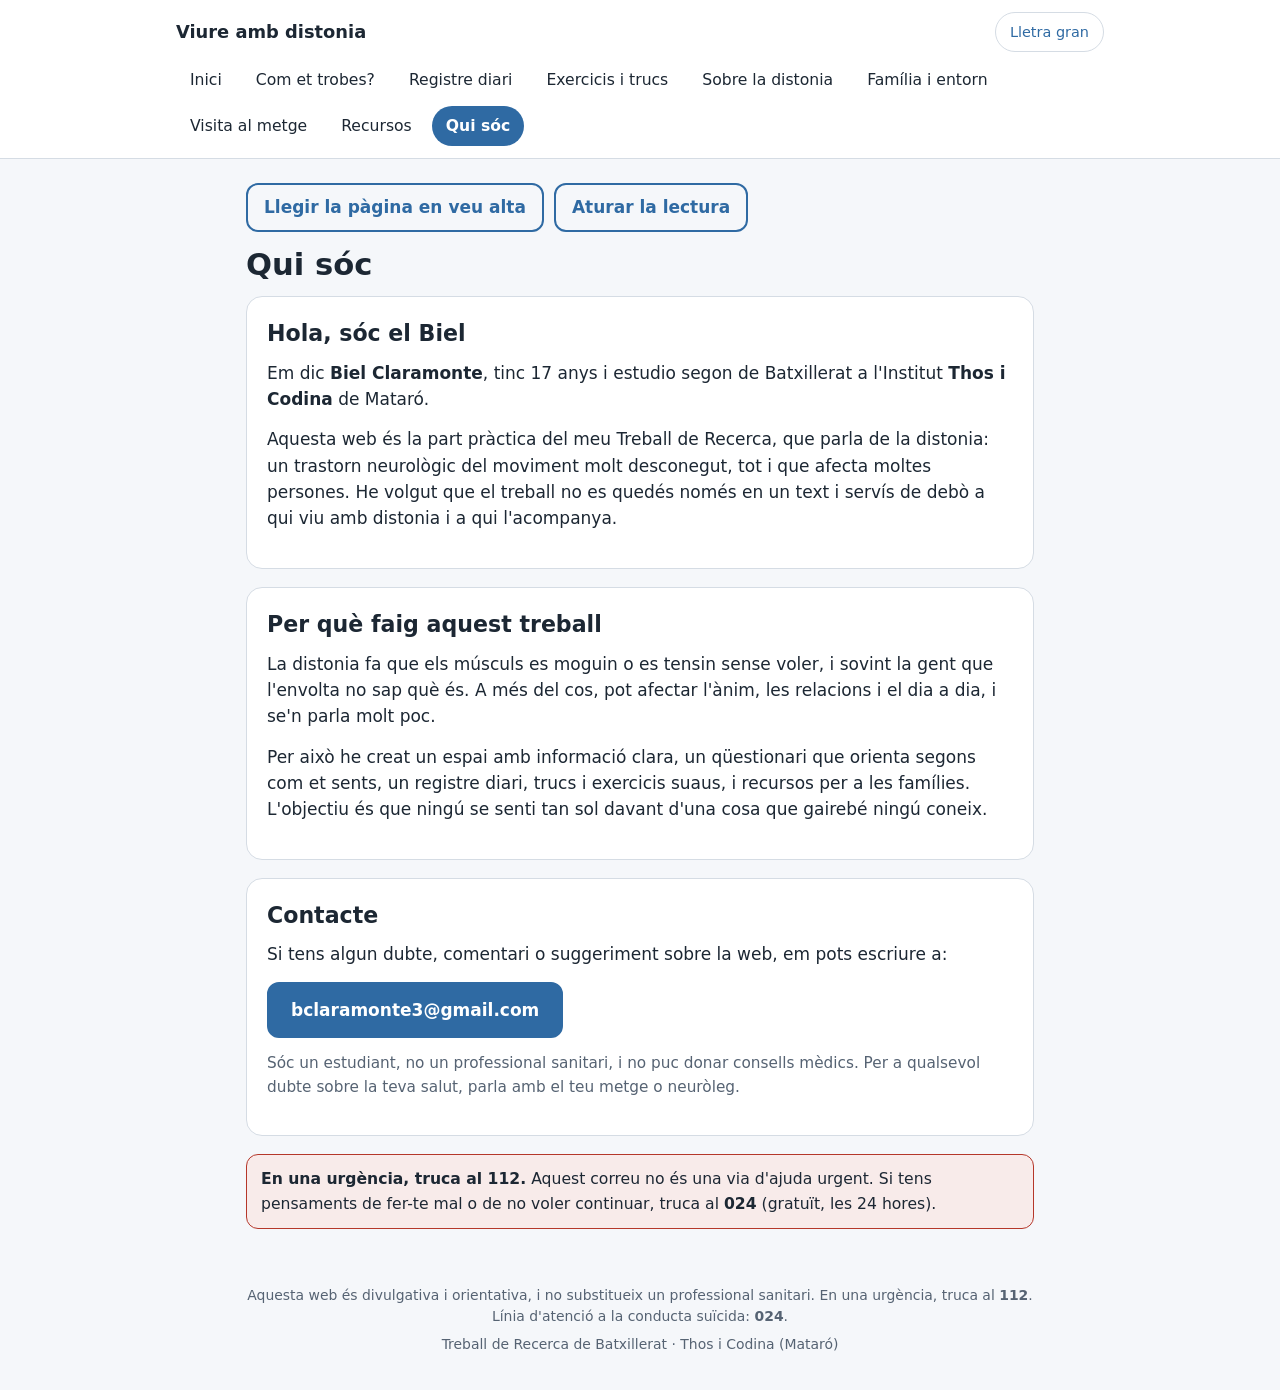
==== autor.html @ 95a94383 "Add files via upload" ====
<!DOCTYPE html>
<html lang="ca">
<head>
  <meta charset="utf-8">
  <meta name="viewport" content="width=device-width, initial-scale=1">
  <title>Qui sóc · Viure amb distonia</title>
  <link rel="stylesheet" href="style.css">
</head>
<body data-llegir>
  <div id="capcalera"></div>

  <main id="contingut">
    <h1>Qui sóc</h1>

    <section class="card">
      <h2>Hola, sóc el Biel</h2>
      <p>Em dic <strong>Biel Claramonte</strong>, tinc 17 anys i estudio segon de Batxillerat a l'Institut <strong>Thos i Codina</strong> de Mataró.</p>
      <p>Aquesta web és la part pràctica del meu Treball de Recerca, que parla de la distonia: un trastorn neurològic del moviment molt desconegut, tot i que afecta moltes persones. He volgut que el treball no es quedés només en un text i servís de debò a qui viu amb distonia i a qui l'acompanya.</p>
    </section>

    <section class="card">
      <h2>Per què faig aquest treball</h2>
      <p>La distonia fa que els músculs es moguin o es tensin sense voler, i sovint la gent que l'envolta no sap què és. A més del cos, pot afectar l'ànim, les relacions i el dia a dia, i se'n parla molt poc.</p>
      <p>Per això he creat un espai amb informació clara, un qüestionari que orienta segons com et sents, un registre diari, trucs i exercicis suaus, i recursos per a les famílies. L'objectiu és que ningú se senti tan sol davant d'una cosa que gairebé ningú coneix.</p>
    </section>

    <section class="card">
      <h2>Contacte</h2>
      <p>Si tens algun dubte, comentari o suggeriment sobre la web, em pots escriure a:</p>
      <p><a class="btn" href="mailto:bclaramonte3@gmail.com">bclaramonte3@gmail.com</a></p>
      <p class="muted">Sóc un estudiant, no un professional sanitari, i no puc donar consells mèdics. Per a qualsevol dubte sobre la teva salut, parla amb el teu metge o neuròleg.</p>
    </section>

    <div class="avis urgent">
      <strong>En una urgència, truca al 112.</strong> Aquest correu no és una via d'ajuda urgent. Si tens pensaments de fer-te mal o de no voler continuar, truca al <strong>024</strong> (gratuït, les 24 hores).
    </div>
  </main>

  <div id="peu"></div>
  <script src="common.js"></script>
  <script src="veu.js"></script>
</body>
</html>
---- style.css ----
/* ============================================================
   ESTIL COMÚ DE LA WEB
   Pensat per ser fàcil de llegir i de prémer (botons grans),
   amb mode fosc automàtic i un botó de "lletra gran".
   ============================================================ */
:root {
  --bg: #f5f7fa; --card: #ffffff; --text: #1c2733; --muted: #566373;
  --accent: #2f6aa3; --accent-soft: #e5eef8; --on-accent: #ffffff; --border: #d5dce4;
  --neutre: #2f8660; --fisic: #2f6aa3; --emocional: #7d52a8;
  --social: #b86d1c; --info: #23828f; --urgent: #b5372a;
  --radius: 16px;
}
@media (prefers-color-scheme: dark) {
  :root {
    --bg: #13171c; --card: #1c2229; --text: #e9edf1; --muted: #a0abb7;
    --accent: #7fb0e6; --accent-soft: #263341; --on-accent: #0e1318; --border: #323b45;
    --neutre: #6fcf9f; --fisic: #7fb0e6; --emocional: #c4a0e8;
    --social: #e8a95c; --info: #6fcbd8; --urgent: #ff8a7a;
  }
}
* { box-sizing: border-box; }
html { font-size: 17px; }
html.gran { font-size: 21px; }
body {
  margin: 0; background: var(--bg); color: var(--text);
  font-family: system-ui, -apple-system, "Segoe UI", Roboto, sans-serif;
  line-height: 1.55; min-height: 100vh; display: flex; flex-direction: column;
}
a { color: var(--accent); }
h1 { font-size: 1.8rem; line-height: 1.25; margin: 0 0 12px; }
h2 { font-size: 1.3rem; line-height: 1.3; margin: 0 0 12px; }
h3 { font-size: 1.1rem; margin: 18px 0 6px; }
p { margin: 0 0 14px; }
ul, ol { margin: 0 0 14px; padding-left: 22px; }
li { margin-bottom: 6px; }
[hidden] { display: none !important; }
.muted { color: var(--muted); font-size: .9rem; }
.lead { font-size: 1.1rem; color: var(--muted); }

/* ---------- Capçalera i menú ---------- */
.salta { position: absolute; left: -999px; top: 0; background: var(--accent); color: var(--on-accent); padding: 10px 14px; z-index: 10; }
.salta:focus { left: 8px; top: 8px; }
.cap { background: var(--card); border-bottom: 1px solid var(--border); }
.cap-in { max-width: 960px; margin: 0 auto; padding: 12px 16px 4px; display: flex; flex-wrap: wrap; gap: 8px 16px; align-items: center; justify-content: space-between; }
.marca { font-weight: 700; color: var(--text); text-decoration: none; font-size: 1.05rem; }
.btn-mida { font: inherit; font-size: .85rem; cursor: pointer; background: none; color: var(--accent); border: 1.5px solid var(--border); border-radius: 99px; padding: 6px 14px; min-height: 40px; }
.btn-mida[aria-pressed="true"] { background: var(--accent-soft); border-color: var(--accent); }
.cap nav { max-width: 960px; margin: 0 auto; padding: 4px 16px 12px; }
.cap nav ul { list-style: none; margin: 0; padding: 0; display: flex; flex-wrap: wrap; gap: 6px; }
.cap nav li { margin: 0; }
.cap nav a { display: block; padding: 8px 14px; border-radius: 99px; text-decoration: none; color: var(--text); font-size: .92rem; min-height: 40px; }
.cap nav a:hover { background: var(--accent-soft); }
.cap nav a[aria-current="page"] { background: var(--accent); color: var(--on-accent); font-weight: 600; }

main { width: 100%; max-width: 820px; margin: 0 auto; padding: 24px 16px 32px; flex: 1; }
.pie { max-width: 820px; margin: 0 auto; padding: 8px 16px 28px; color: var(--muted); font-size: .82rem; text-align: center; width: 100%; }
.pie p { margin-bottom: 6px; }

/* ---------- Components ---------- */
.card { background: var(--card); border: 1px solid var(--border); border-radius: var(--radius); padding: 22px 20px; margin-bottom: 18px; }
.avis { background: var(--accent-soft); border-radius: 12px; padding: 12px 14px; font-size: .92rem; margin: 16px 0; }
.avis.urgent { background: color-mix(in srgb, var(--urgent) 10%, var(--card)); border: 1.5px solid var(--urgent); }
.error { color: var(--urgent); font-weight: 600; }

.btn, .btn-sec {
  display: inline-block; font: inherit; cursor: pointer; text-align: center; text-decoration: none;
  border-radius: 12px; padding: 13px 22px; min-height: 48px; font-weight: 600;
}
.btn { background: var(--accent); color: var(--on-accent); border: 2px solid var(--accent); }
.btn-sec { background: none; color: var(--accent); border: 2px solid var(--accent); }
.btn:hover { opacity: .92; }
.btn-sec:hover { background: var(--accent-soft); }
.btn.bloc, .btn-sec.bloc { display: block; width: 100%; }

/* ---------- Veu ---------- */
.barra-veu { display: flex; flex-wrap: wrap; gap: 10px; align-items: center; margin: 0 0 14px; }
.barra-veu .btn-sec { padding: 9px 16px; min-height: 44px; }
.veu-estat { min-height: 1.5em; margin: 6px 0 10px; }

/* ---------- Lectura per apartats ---------- */
.apartat { display: flex; gap: 10px; align-items: flex-start; margin-bottom: 10px; }
.apartat > details.acordio { flex: 1; min-width: 0; margin-bottom: 0; }
.btn-apartat {
  flex: none; font: inherit; font-weight: 600; cursor: pointer; min-height: 52px; min-width: 96px;
  padding: 0 14px; border-radius: 14px; color: var(--accent); background: var(--card); border: 2px solid var(--accent);
}
/* En pantalles petites, amb l'apartat obert el botó passa a dalt i ocupa tot l'ample (el text guanya espai) */
@media (max-width: 560px) {
  .apartat:has(> details[open]) { flex-direction: column-reverse; align-items: stretch; gap: 8px; }
  .apartat:has(> details[open]) > details.acordio { flex: none; }
  .apartat:has(> details[open]) > .btn-apartat { width: 100%; }
}
.btn-apartat:hover { background: var(--accent-soft); }
.btn-apartat[aria-pressed="true"] { background: var(--accent); color: var(--on-accent); }
.atura-flotant {
  position: fixed; left: 16px; right: 16px; bottom: 16px; max-width: 520px; margin: 0 auto; z-index: 20;
  min-height: 58px; font-size: 1.05rem; box-shadow: 0 6px 20px rgba(0, 0, 0, .35);
}
body.llegint { padding-bottom: 90px; }

/* ---------- Pàgina d'exercicis i trucs ---------- */
.salts { display: flex; flex-wrap: wrap; gap: 8px; margin: 0 0 18px; padding: 0; list-style: none; }
.salts li { margin: 0; }
.salts a {
  display: block; padding: 9px 14px; border-radius: 99px; border: 1.5px solid var(--border); background: var(--card);
  color: var(--accent); text-decoration: none; font-weight: 500; font-size: .92rem; min-height: 44px;
}
.salts a:hover, .salts a:focus-visible { border-color: var(--accent); background: var(--accent-soft); outline: none; }
ol.passos { padding-left: 0; list-style: none; counter-reset: pas; margin: 12px 0; }
ol.passos li { counter-increment: pas; position: relative; padding: 4px 0 4px 46px; margin-bottom: 14px; }
ol.passos li::before {
  content: counter(pas); position: absolute; left: 0; top: 2px; width: 34px; height: 34px; border-radius: 50%;
  background: var(--accent); color: var(--on-accent); font-weight: 700; display: flex; align-items: center; justify-content: center;
}
ul.trucs { list-style: none; padding: 0; margin: 0 0 14px; }
.truc { padding: 12px 0; border-bottom: 1px solid var(--border); margin: 0; }
.truc:last-child { border-bottom: none; }
.truc .chip { display: block; width: max-content; max-width: 100%; margin-top: 10px; }
.truc-zona { color: var(--muted); font-weight: 600; }
.meus-trucs .truc { display: flex; gap: 10px; justify-content: space-between; align-items: flex-start; flex-wrap: wrap; }
.meus-trucs .enllac-btn { padding: 4px 0; }
.resp-escena { display: flex; justify-content: center; align-items: center; height: 230px; }
.resp-cercle {
  width: 90px; height: 90px; border-radius: 50%; background: var(--accent); opacity: .85;
  transition-property: transform; transition-timing-function: ease-in-out; transition-duration: 4s; transform: scale(1);
}
.resp-cercle.gran { transform: scale(2.3); }
.resp-text { font-size: 1.3rem; font-weight: 600; text-align: center; min-height: 2em; }
.opcio .num { font-weight: 700; margin-right: 8px; color: var(--accent); }
.opcio.triada { border-color: var(--accent); background: var(--accent-soft); outline: 3px solid var(--accent); }
fieldset.veu { border: 1.5px solid var(--border); border-radius: 12px; padding: 12px 14px; margin: 16px 0; }
.fila { display: flex; gap: 12px; align-items: center; justify-content: space-between; margin-top: 16px; flex-wrap: wrap; }
.fila.esquerra { justify-content: flex-start; }
button.enllac-btn { font: inherit; background: none; border: none; color: var(--accent); text-decoration: underline; cursor: pointer; padding: 10px 0; min-height: 44px; }

.hero { padding: 8px 0 20px; }
.graella { display: grid; grid-template-columns: repeat(auto-fit, minmax(240px, 1fr)); gap: 14px; margin: 8px 0 20px; }
.targeta { display: block; background: var(--card); border: 1.5px solid var(--border); border-radius: var(--radius); padding: 18px; text-decoration: none; color: var(--text); }
.targeta:hover, .targeta:focus-visible { border-color: var(--accent); background: var(--accent-soft); outline: none; }
.targeta h2 { font-size: 1.1rem; margin-bottom: 6px; color: var(--accent); }
.targeta p { margin: 0; font-size: .92rem; color: var(--muted); }

/* ---------- Formularis ---------- */
.camp { display: block; margin: 0 0 16px; font-weight: 600; }
.camp input[type="text"], .camp input[type="date"], .camp textarea, .camp select {
  display: block; width: 100%; margin-top: 6px; font: inherit; font-weight: 400; color: var(--text);
  background: var(--bg); border: 1.5px solid var(--border); border-radius: 10px; padding: 11px 12px; min-height: 48px;
}
.camp textarea { resize: vertical; }
fieldset { border: none; padding: 0; margin: 0 0 18px; }
legend { font-weight: 600; margin-bottom: 8px; padding: 0; }
.chips { display: flex; flex-wrap: wrap; gap: 8px; }
.chip { position: relative; display: block; }
.chip input { position: absolute; opacity: 0; width: 100%; height: 100%; margin: 0; cursor: pointer; }
.chip span { display: block; padding: 11px 14px; min-height: 48px; border: 1.5px solid var(--border); border-radius: 12px; background: var(--card); font-size: .92rem; }
.chip:hover span { border-color: var(--accent); }
.chip input:checked + span { background: var(--accent); border-color: var(--accent); color: var(--on-accent); font-weight: 600; }
.chip input:focus-visible + span { outline: 3px solid var(--accent); outline-offset: 2px; }

/* ---------- Qüestionari ---------- */
.progress { font-size: .85rem; color: var(--muted); margin-bottom: 8px; }
.opcions { display: flex; flex-direction: column; gap: 10px; margin-top: 8px; }
.opcio { font: inherit; cursor: pointer; text-align: left; padding: 15px 16px; min-height: 52px; border-radius: 12px; color: var(--text); background: var(--card); border: 1.5px solid var(--border); }
.opcio:hover, .opcio:focus-visible { border-color: var(--accent); background: var(--accent-soft); outline: none; }
label.check { display: flex; gap: 10px; align-items: flex-start; font-size: .92rem; margin: 14px 0; }
label.check input { margin-top: 5px; width: 20px; height: 20px; flex: none; }
.final { border-left: 6px solid var(--accent); }
.final[data-cat="neutre"] { border-left-color: var(--neutre); }
.final[data-cat="fisic"] { border-left-color: var(--fisic); }
.final[data-cat="emocional"] { border-left-color: var(--emocional); }
.final[data-cat="social"] { border-left-color: var(--social); }
.final[data-cat="info"] { border-left-color: var(--info); }
.final[data-cat="urgent"] { border-left-color: var(--urgent); background: color-mix(in srgb, var(--urgent) 7%, var(--card)); }
.etiqueta { display: inline-block; font-size: .75rem; font-weight: 600; padding: 2px 10px; border-radius: 99px; background: var(--accent-soft); color: var(--muted); margin-bottom: 10px; }
.enllacos { display: flex; flex-direction: column; gap: 8px; margin: 16px 0; }
.enllac { display: block; padding: 13px 14px; border-radius: 12px; border: 1.5px solid var(--border); color: var(--accent); text-decoration: none; font-weight: 500; }
.enllac:hover { background: var(--accent-soft); }
.tel { background: var(--urgent); color: #fff; border-color: var(--urgent); text-align: center; font-weight: 700; }
.tel:hover { background: var(--urgent); opacity: .9; }
.resum { margin-top: 20px; padding-top: 14px; border-top: 1px solid var(--border); }
.resum summary { cursor: pointer; color: var(--muted); font-size: .9rem; }
.resum ol { padding-left: 20px; font-size: .88rem; color: var(--muted); }

/* ---------- Taules, estadístiques i gràfic ---------- */
.taula-scroll { overflow-x: auto; }
table { width: 100%; border-collapse: collapse; font-size: .88rem; margin: 10px 0; }
th, td { text-align: left; padding: 8px 8px; border-bottom: 1px solid var(--border); vertical-align: top; }
th { color: var(--muted); font-weight: 600; }
@media (max-width: 560px) { .col-extra { display: none; } }
.stats { display: grid; grid-template-columns: repeat(auto-fit, minmax(130px, 1fr)); gap: 10px; margin: 14px 0; }
.stat { background: var(--bg); border-radius: 12px; padding: 12px; }
.stat b { display: block; font-size: 1.4rem; line-height: 1.2; }
.stat span { font-size: .8rem; color: var(--muted); }
.grafic svg { width: 100%; height: auto; display: block; }
.grafic text { fill: var(--muted); font-size: 11px; font-family: inherit; }
.grafic .reixa { stroke: var(--border); stroke-width: 1; }
.grafic .s-anim { stroke: var(--accent); fill: none; stroke-width: 2.5; }
.grafic .s-fis { stroke: var(--social); fill: none; stroke-width: 2.5; stroke-dasharray: 6 4; }
.grafic .p-anim { fill: var(--accent); }
.grafic .p-fis { fill: var(--social); }
.llegenda { display: flex; flex-wrap: wrap; gap: 6px 18px; font-size: .85rem; color: var(--muted); margin-top: 6px; }
.llegenda i { display: inline-block; width: 26px; height: 0; border-top: 3px solid var(--accent); vertical-align: middle; margin-right: 6px; }
.llegenda i.fis { border-top: 3px dashed var(--social); }

/* ---------- Informació (acordions) ---------- */
details.acordio { background: var(--card); border: 1px solid var(--border); border-radius: 14px; margin-bottom: 10px; }
details.acordio > summary { cursor: pointer; padding: 16px 18px; font-weight: 600; min-height: 52px; list-style-position: inside; }
details.acordio[open] > summary { border-bottom: 1px solid var(--border); }
details.acordio > .cos { padding: 14px 18px 4px; }
.comparativa td:first-child { font-weight: 600; white-space: nowrap; }

/* ---------- Targeta per explicar la distonia ---------- */
.targeta-imprimible { border: 3px solid var(--accent); border-radius: 18px; padding: 22px; background: var(--card); max-width: 520px; }
.targeta-imprimible h3 { margin-top: 0; font-size: 1.3rem; color: var(--accent); }
.targeta-imprimible p { white-space: pre-line; margin: 0; }

@media (prefers-reduced-motion: reduce) { * { transition: none !important; scroll-behavior: auto !important; } }

/* ---------- Impressió ---------- */
@media print {
  body { background: #fff; color: #000; display: block; }
  .cap, .pie, .no-print, .salta { display: none !important; }
  main { max-width: none; padding: 0; }
  .card, details.acordio { border: 1px solid #999; break-inside: avoid; }
  a { color: #000; }
  body.print-targeta main > * { display: none !important; }
  body.print-targeta main > #zona-targeta { display: block !important; }
  body.print-targeta #zona-targeta > *:not(#targeta) { display: none !important; }
  body.print-trucs main > * { display: none !important; }
  body.print-trucs main > #meus { display: block !important; }
  .targeta-imprimible { border-color: #000; max-width: none; }
}

@media (prefers-reduced-motion: reduce) {
  .resp-cercle { transition: none !important; }
}
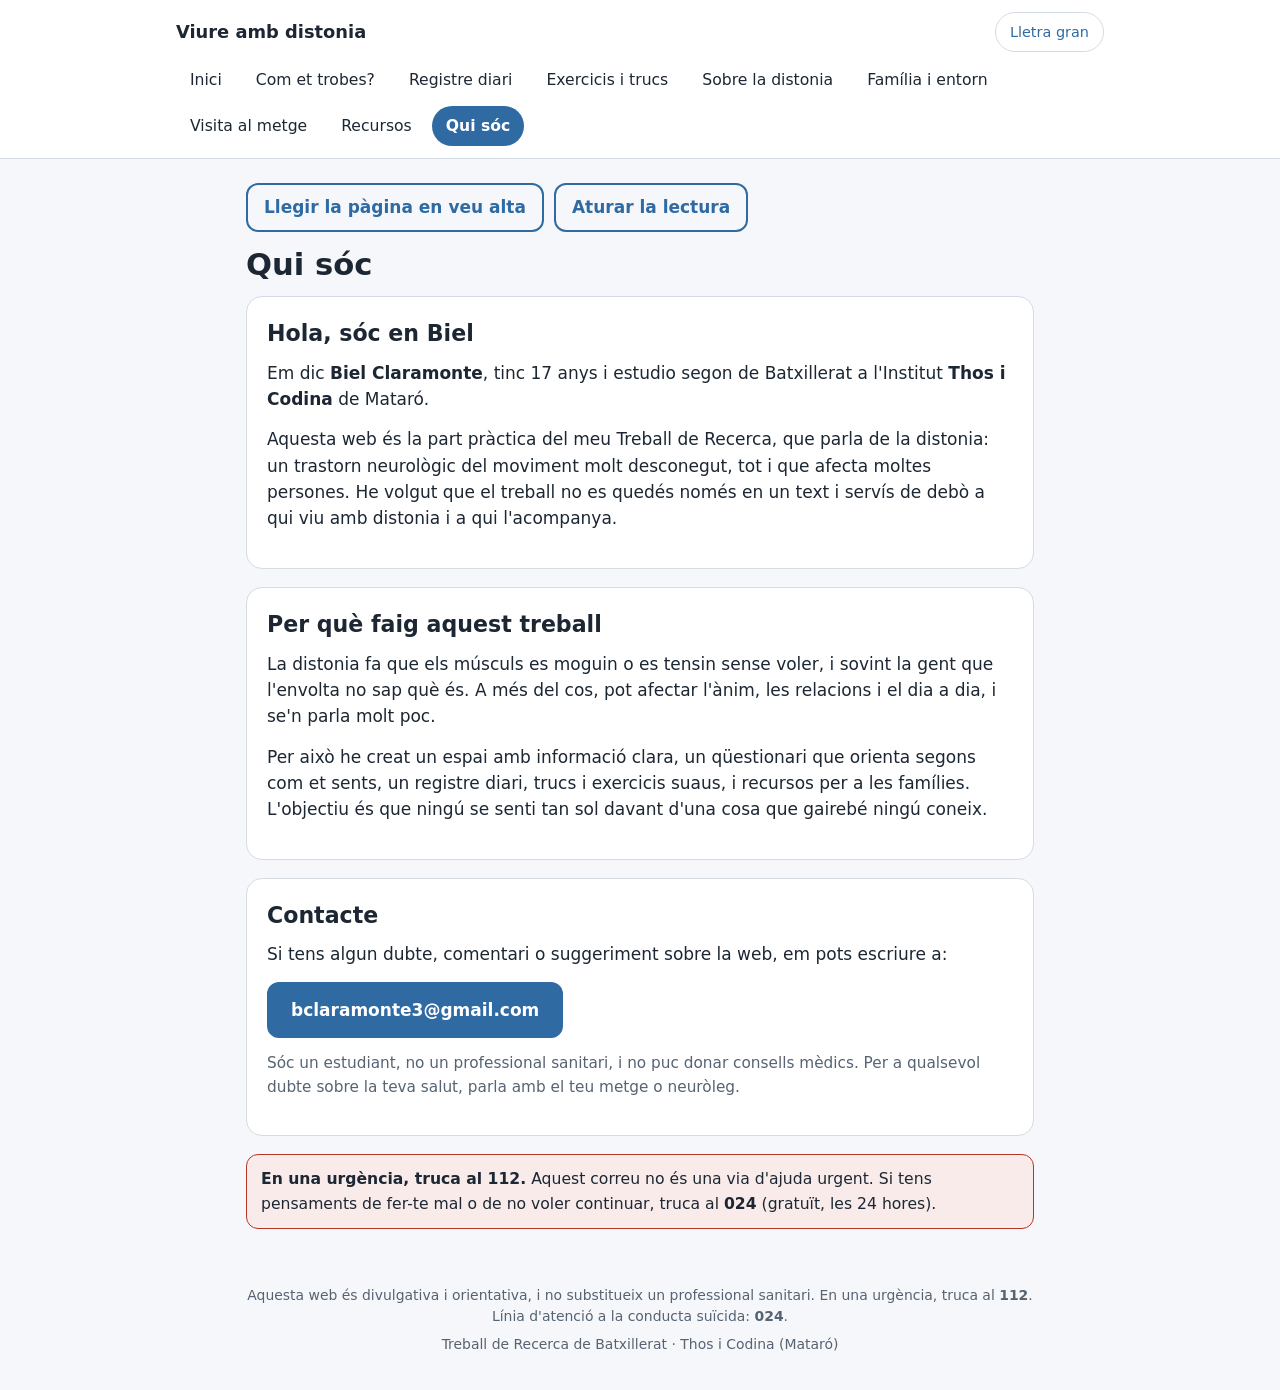
==== commit b06ce5ba: "Add files via upload" ====
--- a/autor.html
+++ b/autor.html
@@ -13,7 +13,7 @@
     <h1>Qui sóc</h1>
 
     <section class="card">
-      <h2>Hola, sóc el Biel</h2>
+      <h2>Hola, sóc en Biel</h2>
       <p>Em dic <strong>Biel Claramonte</strong>, tinc 17 anys i estudio segon de Batxillerat a l'Institut <strong>Thos i Codina</strong> de Mataró.</p>
       <p>Aquesta web és la part pràctica del meu Treball de Recerca, que parla de la distonia: un trastorn neurològic del moviment molt desconegut, tot i que afecta moltes persones. He volgut que el treball no es quedés només en un text i servís de debò a qui viu amb distonia i a qui l'acompanya.</p>
     </section>
